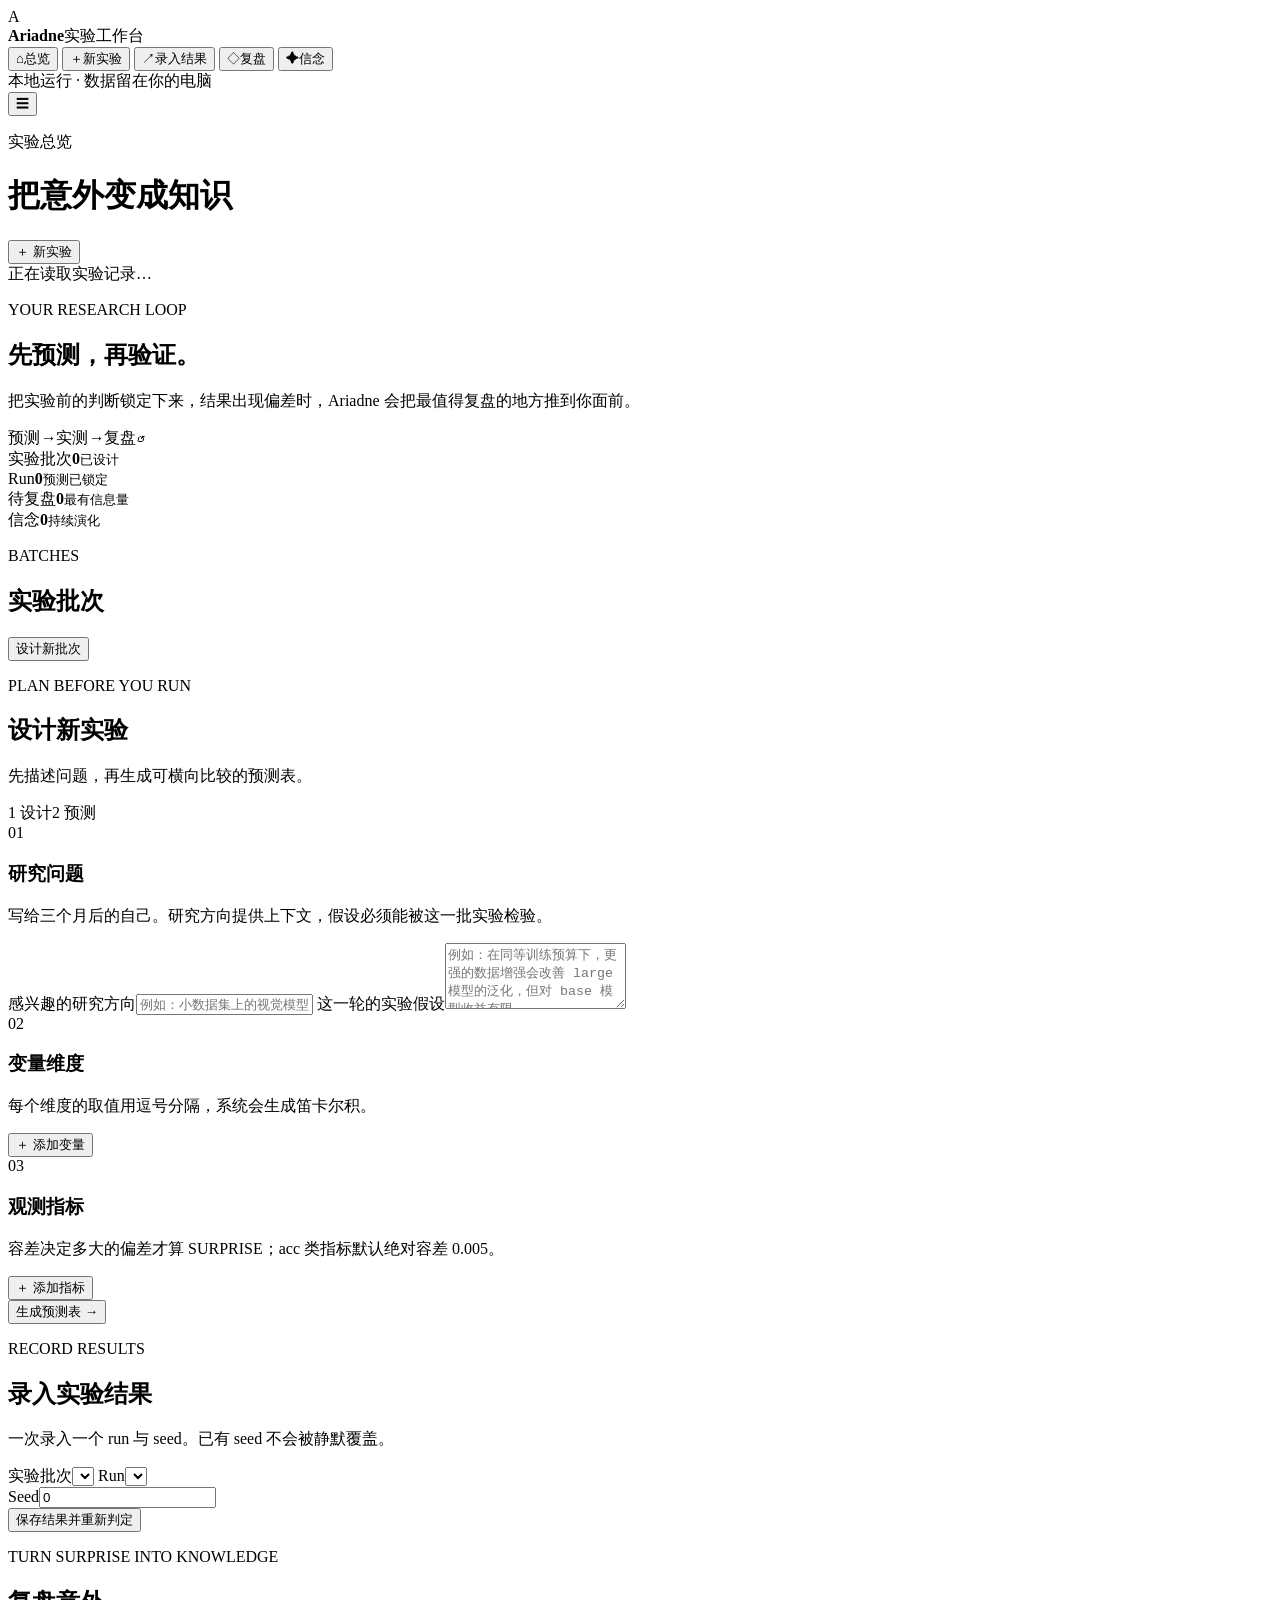
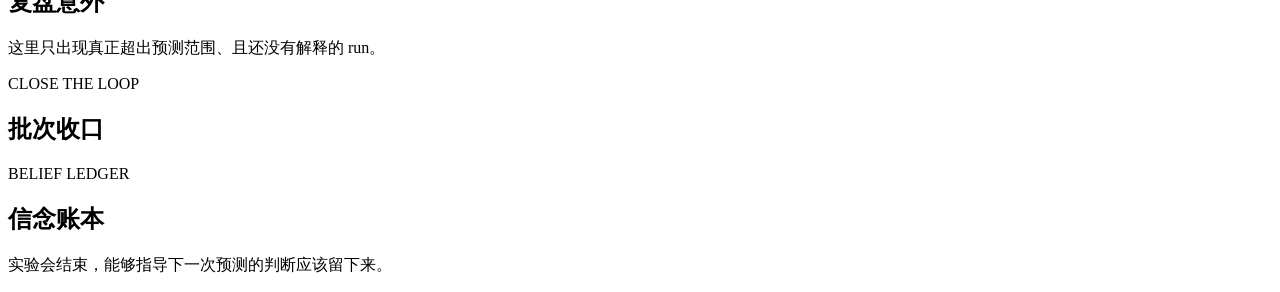
==== src/ari/webui/index.html @ 534bb981 "feat: 添加本地 GUI 与桌面应用" ====
<!doctype html>
<html lang="zh-CN">
  <head>
    <meta charset="utf-8" />
    <meta name="viewport" content="width=device-width, initial-scale=1" />
    <meta name="color-scheme" content="light" />
    <title>Ariadne · 实验工作台</title>
    <link rel="stylesheet" href="/styles.css" />
  </head>
  <body>
    <div class="app-shell">
      <aside class="sidebar">
        <div class="brand">
          <div class="brand-mark" aria-hidden="true">A</div>
          <div><strong>Ariadne</strong><span>实验工作台</span></div>
        </div>
        <nav aria-label="主导航">
          <button class="nav-item active" data-view="overview"><span>⌂</span>总览</button>
          <button class="nav-item" data-view="plan"><span>＋</span>新实验</button>
          <button class="nav-item" data-view="results"><span>↗</span>录入结果</button>
          <button class="nav-item" data-view="reviews">
            <span>◇</span>复盘 <b id="review-count" class="nav-count" hidden>0</b>
          </button>
          <button class="nav-item" data-view="beliefs"><span>✦</span>信念</button>
        </nav>
        <div class="sidebar-foot">
          <button id="switch-project" class="switch-project" hidden>⇄ 切换研究目录</button>
          <span class="status-dot"></span><span>本地运行 · 数据留在你的电脑</span>
          <small id="project-path"></small>
        </div>
      </aside>

      <main>
        <header class="topbar">
          <button id="mobile-menu" class="icon-button" aria-label="打开导航">☰</button>
          <div>
            <p class="eyebrow" id="page-eyebrow">实验总览</p>
            <h1 id="page-title">把意外变成知识</h1>
          </div>
          <button class="primary compact" data-go="plan">＋ 新实验</button>
        </header>

        <div id="loading" class="loading"><span></span>正在读取实验记录…</div>

        <section id="view-overview" class="view active" aria-labelledby="page-title">
          <div class="hero-card">
            <div>
              <p class="kicker">YOUR RESEARCH LOOP</p>
              <h2>先预测，再验证。</h2>
              <p>把实验前的判断锁定下来，结果出现偏差时，Ariadne 会把最值得复盘的地方推到你面前。</p>
            </div>
            <div class="loop-visual" aria-label="预测到复盘的闭环">
              <span class="active">预测</span><i>→</i><span>实测</span><i>→</i><span>复盘</span><i>↺</i>
            </div>
          </div>

          <div class="stats-grid">
            <article class="stat"><span>实验批次</span><strong id="stat-batches">0</strong><small>已设计</small></article>
            <article class="stat"><span>Run</span><strong id="stat-runs">0</strong><small>预测已锁定</small></article>
            <article class="stat accent"><span>待复盘</span><strong id="stat-reviews">0</strong><small>最有信息量</small></article>
            <article class="stat"><span>信念</span><strong id="stat-beliefs">0</strong><small>持续演化</small></article>
          </div>

          <div class="section-heading">
            <div><p class="eyebrow">BATCHES</p><h2>实验批次</h2></div>
            <button class="secondary compact" data-go="plan">设计新批次</button>
          </div>
          <div id="batch-list"></div>
        </section>

        <section id="view-plan" class="view">
          <div class="section-heading wide">
            <div><p class="eyebrow">PLAN BEFORE YOU RUN</p><h2>设计新实验</h2><p>先描述问题，再生成可横向比较的预测表。</p></div>
            <div class="step-indicator"><span class="active">1 设计</span><i></i><span id="step-prediction">2 预测</span></div>
          </div>

          <form id="plan-form" class="form-stack">
            <article class="panel form-panel">
              <div class="panel-number">01</div>
              <div class="panel-body">
                <h3>研究问题</h3>
                <p class="field-help">写给三个月后的自己。研究方向提供上下文，假设必须能被这一批实验检验。</p>
                <label>感兴趣的研究方向<input id="research-direction" name="research_direction" placeholder="例如：小数据集上的视觉模型正则化" required /></label>
                <label>这一轮的实验假设<textarea id="hypothesis" name="hypothesis" rows="4" placeholder="例如：在同等训练预算下，更强的数据增强会改善 large 模型的泛化，但对 base 模型收益有限。" required></textarea></label>
              </div>
            </article>

            <article class="panel form-panel">
              <div class="panel-number">02</div>
              <div class="panel-body">
                <div class="inline-heading"><div><h3>变量维度</h3><p class="field-help">每个维度的取值用逗号分隔，系统会生成笛卡尔积。</p></div><button type="button" class="text-button" id="add-dimension">＋ 添加变量</button></div>
                <div id="dimension-rows" class="row-list"></div>
              </div>
            </article>

            <article class="panel form-panel">
              <div class="panel-number">03</div>
              <div class="panel-body">
                <div class="inline-heading"><div><h3>观测指标</h3><p class="field-help">容差决定多大的偏差才算 SURPRISE；acc 类指标默认绝对容差 0.005。</p></div><button type="button" class="text-button" id="add-metric">＋ 添加指标</button></div>
                <div id="metric-rows" class="row-list"></div>
              </div>
            </article>

            <div id="plan-error" class="form-error" hidden></div>
            <button type="button" id="preview-runs" class="primary action-button">生成预测表 <span>→</span></button>

            <article id="prediction-panel" class="panel prediction-panel" hidden>
              <div class="panel-number">04</div>
              <div class="panel-body">
                <h3>锁定你的预测</h3>
                <p class="field-help">预测可以是点值（0.83）或区间（0.80 ~ 0.84）。理由是必填项，它决定复盘时能否找到真正出错的假设。</p>
                <div class="table-scroll"><table class="data-table prediction-table"><thead id="prediction-head"></thead><tbody id="prediction-body"></tbody></table></div>
                <div class="lock-note"><span>⌁</span><div><strong>保存后预测不会被覆盖</strong><small>后续修订会保留原值，避免实验完成后补写预测。</small></div></div>
                <button type="submit" class="primary action-button">锁定预测并创建批次</button>
              </div>
            </article>
          </form>
        </section>

        <section id="view-results" class="view">
          <div class="section-heading wide"><div><p class="eyebrow">RECORD RESULTS</p><h2>录入实验结果</h2><p>一次录入一个 run 与 seed。已有 seed 不会被静默覆盖。</p></div></div>
          <article class="panel simple-form">
            <form id="result-form">
              <div class="form-grid two">
                <label>实验批次<select id="result-batch" required></select></label>
                <label>Run<select id="result-run" required></select></label>
              </div>
              <label>Seed<input id="result-seed" type="number" step="1" value="0" required /></label>
              <div id="result-metrics" class="form-grid"></div>
              <div id="result-error" class="form-error" hidden></div>
              <button class="primary action-button" type="submit">保存结果并重新判定</button>
            </form>
          </article>
          <div id="recent-results"></div>
        </section>

        <section id="view-reviews" class="view">
          <div class="section-heading wide"><div><p class="eyebrow">TURN SURPRISE INTO KNOWLEDGE</p><h2>复盘意外</h2><p>这里只出现真正超出预测范围、且还没有解释的 run。</p></div></div>
          <div id="review-list"></div>
          <div class="section-heading sub"><div><p class="eyebrow">CLOSE THE LOOP</p><h2>批次收口</h2></div></div>
          <div id="close-list"></div>
        </section>

        <section id="view-beliefs" class="view">
          <div class="section-heading wide"><div><p class="eyebrow">BELIEF LEDGER</p><h2>信念账本</h2><p>实验会结束，能够指导下一次预测的判断应该留下来。</p></div></div>
          <div id="belief-list" class="belief-grid"></div>
        </section>
      </main>
    </div>

    <div id="toast" class="toast" role="status" aria-live="polite"></div>
    <script src="/app.js" defer></script>
  </body>
</html>
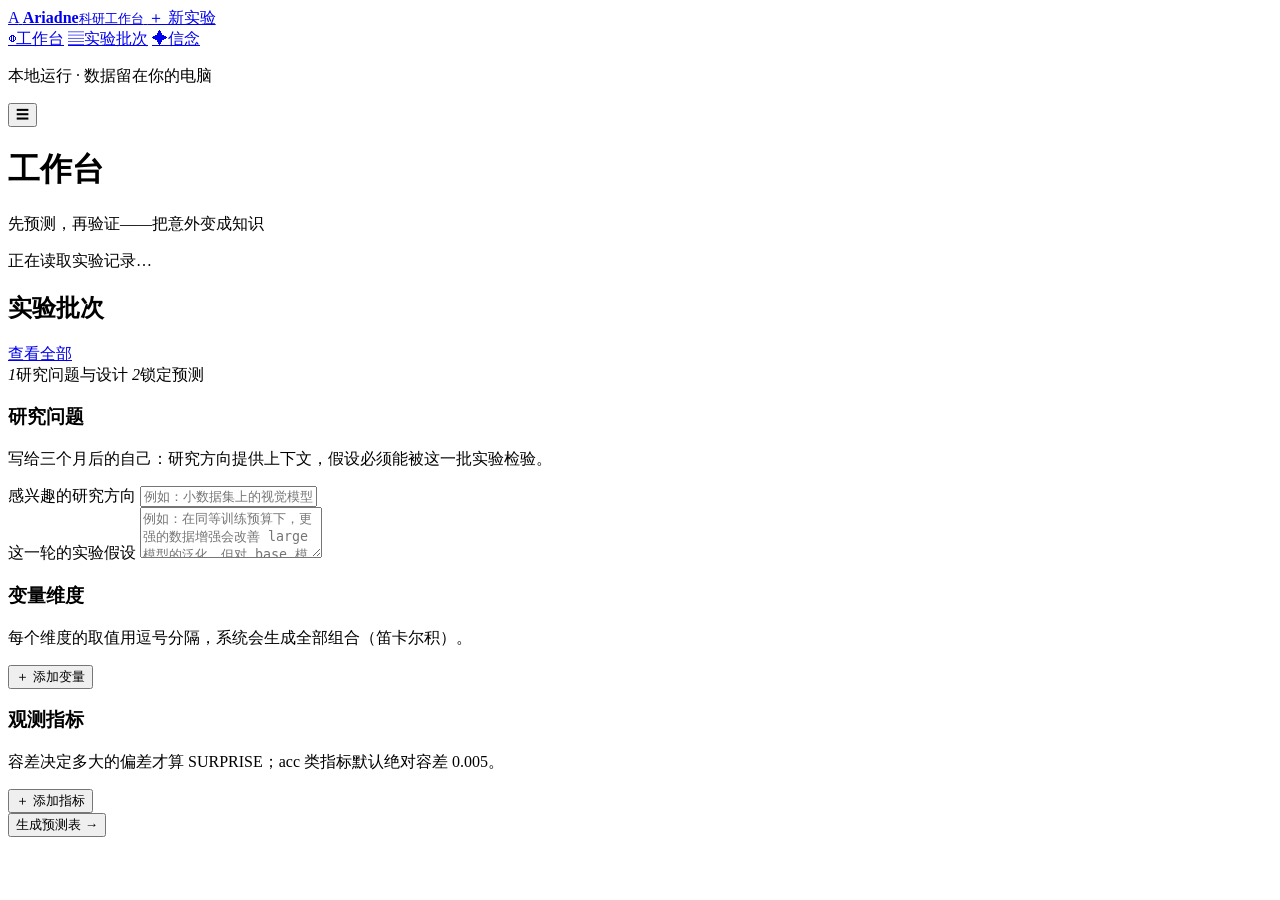
==== commit 601d7603: "refactor(gui): 重构信息架构与视觉设计，聚焦科研闭环体验 - 信息架构收敛为 工作台/实验批次/批次详情/信念 四个视图，   以批次详情页为中心承载 录入结果→自动判定→复盘→收口 的" ====
--- a/src/ari/webui/index.html
+++ b/src/ari/webui/index.html
@@ -4,148 +4,114 @@
     <meta charset="utf-8" />
     <meta name="viewport" content="width=device-width, initial-scale=1" />
     <meta name="color-scheme" content="light" />
-    <title>Ariadne · 实验工作台</title>
+    <title>Ariadne · 科研工作台</title>
     <link rel="stylesheet" href="/styles.css" />
   </head>
   <body>
-    <div class="app-shell">
-      <aside class="sidebar">
-        <div class="brand">
-          <div class="brand-mark" aria-hidden="true">A</div>
-          <div><strong>Ariadne</strong><span>实验工作台</span></div>
-        </div>
-        <nav aria-label="主导航">
-          <button class="nav-item active" data-view="overview"><span>⌂</span>总览</button>
-          <button class="nav-item" data-view="plan"><span>＋</span>新实验</button>
-          <button class="nav-item" data-view="results"><span>↗</span>录入结果</button>
-          <button class="nav-item" data-view="reviews">
-            <span>◇</span>复盘 <b id="review-count" class="nav-count" hidden>0</b>
-          </button>
-          <button class="nav-item" data-view="beliefs"><span>✦</span>信念</button>
+    <div class="app">
+      <aside class="sidebar" id="sidebar">
+        <a class="brand" href="#/">
+          <span class="brand-mark" aria-hidden="true">A</span>
+          <span class="brand-text"><strong>Ariadne</strong><small>科研工作台</small></span>
+        </a>
+
+        <a class="btn primary sidebar-new" href="#/new">＋ 新实验</a>
+
+        <nav class="nav" aria-label="主导航">
+          <a class="nav-link" href="#/" data-nav="dashboard"><span class="nav-ico" aria-hidden="true">◍</span>工作台</a>
+          <a class="nav-link" href="#/experiments" data-nav="experiments"><span class="nav-ico" aria-hidden="true">▤</span>实验批次<b class="nav-count" id="nav-batches" hidden>0</b></a>
+          <a class="nav-link" href="#/beliefs" data-nav="beliefs"><span class="nav-ico" aria-hidden="true">✦</span>信念<b class="nav-count quiet" id="nav-beliefs" hidden>0</b></a>
         </nav>
+
         <div class="sidebar-foot">
-          <button id="switch-project" class="switch-project" hidden>⇄ 切换研究目录</button>
-          <span class="status-dot"></span><span>本地运行 · 数据留在你的电脑</span>
-          <small id="project-path"></small>
+          <button id="switch-project" class="link-btn" hidden>⇄ 切换研究目录</button>
+          <p class="local-note"><span class="dot" aria-hidden="true"></span>本地运行 · 数据留在你的电脑</p>
+          <small id="project-path" class="path"></small>
         </div>
       </aside>
 
-      <main>
+      <div class="main-wrap">
         <header class="topbar">
-          <button id="mobile-menu" class="icon-button" aria-label="打开导航">☰</button>
-          <div>
-            <p class="eyebrow" id="page-eyebrow">实验总览</p>
-            <h1 id="page-title">把意外变成知识</h1>
+          <button id="mobile-menu" class="icon-btn" aria-label="打开导航">☰</button>
+          <div class="topbar-title">
+            <h1 id="page-title">工作台</h1>
+            <p id="page-sub">先预测，再验证——把意外变成知识</p>
           </div>
-          <button class="primary compact" data-go="plan">＋ 新实验</button>
         </header>
 
-        <div id="loading" class="loading"><span></span>正在读取实验记录…</div>
+        <div id="loading" class="loading"><span class="spin" aria-hidden="true"></span>正在读取实验记录…</div>
 
-        <section id="view-overview" class="view active" aria-labelledby="page-title">
-          <div class="hero-card">
-            <div>
-              <p class="kicker">YOUR RESEARCH LOOP</p>
-              <h2>先预测，再验证。</h2>
-              <p>把实验前的判断锁定下来，结果出现偏差时，Ariadne 会把最值得复盘的地方推到你面前。</p>
-            </div>
-            <div class="loop-visual" aria-label="预测到复盘的闭环">
-              <span class="active">预测</span><i>→</i><span>实测</span><i>→</i><span>复盘</span><i>↺</i>
-            </div>
+        <section id="view-dashboard" class="view">
+          <div id="dash-actions"></div>
+          <div id="dash-stats" class="stats"></div>
+          <div class="section-head"><h2>实验批次</h2><a class="link" href="#/experiments">查看全部</a></div>
+          <div id="dash-batches"></div>
+        </section>
+
+        <section id="view-experiments" class="view"><div id="experiment-list"></div></section>
+
+        <section id="view-batch" class="view"><div id="batch-detail"></div></section>
+
+        <section id="view-new" class="view">
+          <div class="steps">
+            <span class="step active" data-step="design"><i>1</i>研究问题与设计</span><em aria-hidden="true"></em>
+            <span class="step" data-step="prediction"><i>2</i>锁定预测</span>
           </div>
 
-          <div class="stats-grid">
-            <article class="stat"><span>实验批次</span><strong id="stat-batches">0</strong><small>已设计</small></article>
-            <article class="stat"><span>Run</span><strong id="stat-runs">0</strong><small>预测已锁定</small></article>
-            <article class="stat accent"><span>待复盘</span><strong id="stat-reviews">0</strong><small>最有信息量</small></article>
-            <article class="stat"><span>信念</span><strong id="stat-beliefs">0</strong><small>持续演化</small></article>
-          </div>
+          <form id="plan-form" novalidate>
+            <div class="card form-card">
+              <div class="form-head">
+                <h3>研究问题</h3>
+                <p>写给三个月后的自己：研究方向提供上下文，假设必须能被这一批实验检验。</p>
+              </div>
+              <div class="field">
+                <label for="research-direction">感兴趣的研究方向</label>
+                <input id="research-direction" name="research_direction" placeholder="例如：小数据集上的视觉模型正则化" required />
+              </div>
+              <div class="field">
+                <label for="hypothesis">这一轮的实验假设</label>
+                <textarea id="hypothesis" name="hypothesis" rows="3" placeholder="例如：在同等训练预算下，更强的数据增强会改善 large 模型的泛化，但对 base 模型收益有限。" required></textarea>
+              </div>
+            </div>
 
-          <div class="section-heading">
-            <div><p class="eyebrow">BATCHES</p><h2>实验批次</h2></div>
-            <button class="secondary compact" data-go="plan">设计新批次</button>
-          </div>
-          <div id="batch-list"></div>
-        </section>
+            <div class="card form-card">
+              <div class="form-head spread">
+                <div><h3>变量维度</h3><p>每个维度的取值用逗号分隔，系统会生成全部组合（笛卡尔积）。</p></div>
+                <button type="button" class="btn ghost sm" id="add-dimension">＋ 添加变量</button>
+              </div>
+              <div id="dimension-rows" class="row-list"></div>
+            </div>
 
-        <section id="view-plan" class="view">
-          <div class="section-heading wide">
-            <div><p class="eyebrow">PLAN BEFORE YOU RUN</p><h2>设计新实验</h2><p>先描述问题，再生成可横向比较的预测表。</p></div>
-            <div class="step-indicator"><span class="active">1 设计</span><i></i><span id="step-prediction">2 预测</span></div>
-          </div>
-
-          <form id="plan-form" class="form-stack">
-            <article class="panel form-panel">
-              <div class="panel-number">01</div>
-              <div class="panel-body">
-                <h3>研究问题</h3>
-                <p class="field-help">写给三个月后的自己。研究方向提供上下文，假设必须能被这一批实验检验。</p>
-                <label>感兴趣的研究方向<input id="research-direction" name="research_direction" placeholder="例如：小数据集上的视觉模型正则化" required /></label>
-                <label>这一轮的实验假设<textarea id="hypothesis" name="hypothesis" rows="4" placeholder="例如：在同等训练预算下，更强的数据增强会改善 large 模型的泛化，但对 base 模型收益有限。" required></textarea></label>
+            <div class="card form-card">
+              <div class="form-head spread">
+                <div><h3>观测指标</h3><p>容差决定多大的偏差才算 SURPRISE；acc 类指标默认绝对容差 0.005。</p></div>
+                <button type="button" class="btn ghost sm" id="add-metric">＋ 添加指标</button>
               </div>
-            </article>
-
-            <article class="panel form-panel">
-              <div class="panel-number">02</div>
-              <div class="panel-body">
-                <div class="inline-heading"><div><h3>变量维度</h3><p class="field-help">每个维度的取值用逗号分隔，系统会生成笛卡尔积。</p></div><button type="button" class="text-button" id="add-dimension">＋ 添加变量</button></div>
-                <div id="dimension-rows" class="row-list"></div>
-              </div>
-            </article>
-
-            <article class="panel form-panel">
-              <div class="panel-number">03</div>
-              <div class="panel-body">
-                <div class="inline-heading"><div><h3>观测指标</h3><p class="field-help">容差决定多大的偏差才算 SURPRISE；acc 类指标默认绝对容差 0.005。</p></div><button type="button" class="text-button" id="add-metric">＋ 添加指标</button></div>
-                <div id="metric-rows" class="row-list"></div>
-              </div>
-            </article>
+              <div id="metric-rows" class="row-list"></div>
+            </div>
 
             <div id="plan-error" class="form-error" hidden></div>
-            <button type="button" id="preview-runs" class="primary action-button">生成预测表 <span>→</span></button>
+            <div class="form-actions"><button type="button" class="btn primary" id="preview-runs">生成预测表 →</button></div>
 
-            <article id="prediction-panel" class="panel prediction-panel" hidden>
-              <div class="panel-number">04</div>
-              <div class="panel-body">
+            <div class="card form-card" id="prediction-panel" hidden>
+              <div class="form-head">
                 <h3>锁定你的预测</h3>
-                <p class="field-help">预测可以是点值（0.83）或区间（0.80 ~ 0.84）。理由是必填项，它决定复盘时能否找到真正出错的假设。</p>
-                <div class="table-scroll"><table class="data-table prediction-table"><thead id="prediction-head"></thead><tbody id="prediction-body"></tbody></table></div>
-                <div class="lock-note"><span>⌁</span><div><strong>保存后预测不会被覆盖</strong><small>后续修订会保留原值，避免实验完成后补写预测。</small></div></div>
-                <button type="submit" class="primary action-button">锁定预测并创建批次</button>
+                <p>预测可以是点值（0.83）或区间（0.80 ~ 0.84）。理由必填——它决定复盘时能否找到真正出错的假设。</p>
               </div>
-            </article>
+              <div class="table-wrap">
+                <table class="table">
+                  <thead id="prediction-head"></thead>
+                  <tbody id="prediction-body"></tbody>
+                </table>
+              </div>
+              <div class="callout"><strong>保存后预测不会被覆盖</strong><span>后续修订会保留原值，避免实验完成后补写预测。</span></div>
+              <div class="form-actions"><button type="submit" class="btn primary">锁定预测并创建批次</button></div>
+            </div>
           </form>
         </section>
 
-        <section id="view-results" class="view">
-          <div class="section-heading wide"><div><p class="eyebrow">RECORD RESULTS</p><h2>录入实验结果</h2><p>一次录入一个 run 与 seed。已有 seed 不会被静默覆盖。</p></div></div>
-          <article class="panel simple-form">
-            <form id="result-form">
-              <div class="form-grid two">
-                <label>实验批次<select id="result-batch" required></select></label>
-                <label>Run<select id="result-run" required></select></label>
-              </div>
-              <label>Seed<input id="result-seed" type="number" step="1" value="0" required /></label>
-              <div id="result-metrics" class="form-grid"></div>
-              <div id="result-error" class="form-error" hidden></div>
-              <button class="primary action-button" type="submit">保存结果并重新判定</button>
-            </form>
-          </article>
-          <div id="recent-results"></div>
-        </section>
-
-        <section id="view-reviews" class="view">
-          <div class="section-heading wide"><div><p class="eyebrow">TURN SURPRISE INTO KNOWLEDGE</p><h2>复盘意外</h2><p>这里只出现真正超出预测范围、且还没有解释的 run。</p></div></div>
-          <div id="review-list"></div>
-          <div class="section-heading sub"><div><p class="eyebrow">CLOSE THE LOOP</p><h2>批次收口</h2></div></div>
-          <div id="close-list"></div>
-        </section>
-
-        <section id="view-beliefs" class="view">
-          <div class="section-heading wide"><div><p class="eyebrow">BELIEF LEDGER</p><h2>信念账本</h2><p>实验会结束，能够指导下一次预测的判断应该留下来。</p></div></div>
-          <div id="belief-list" class="belief-grid"></div>
-        </section>
-      </main>
+        <section id="view-beliefs" class="view"><div id="belief-list"></div></section>
+      </div>
     </div>
 
     <div id="toast" class="toast" role="status" aria-live="polite"></div>
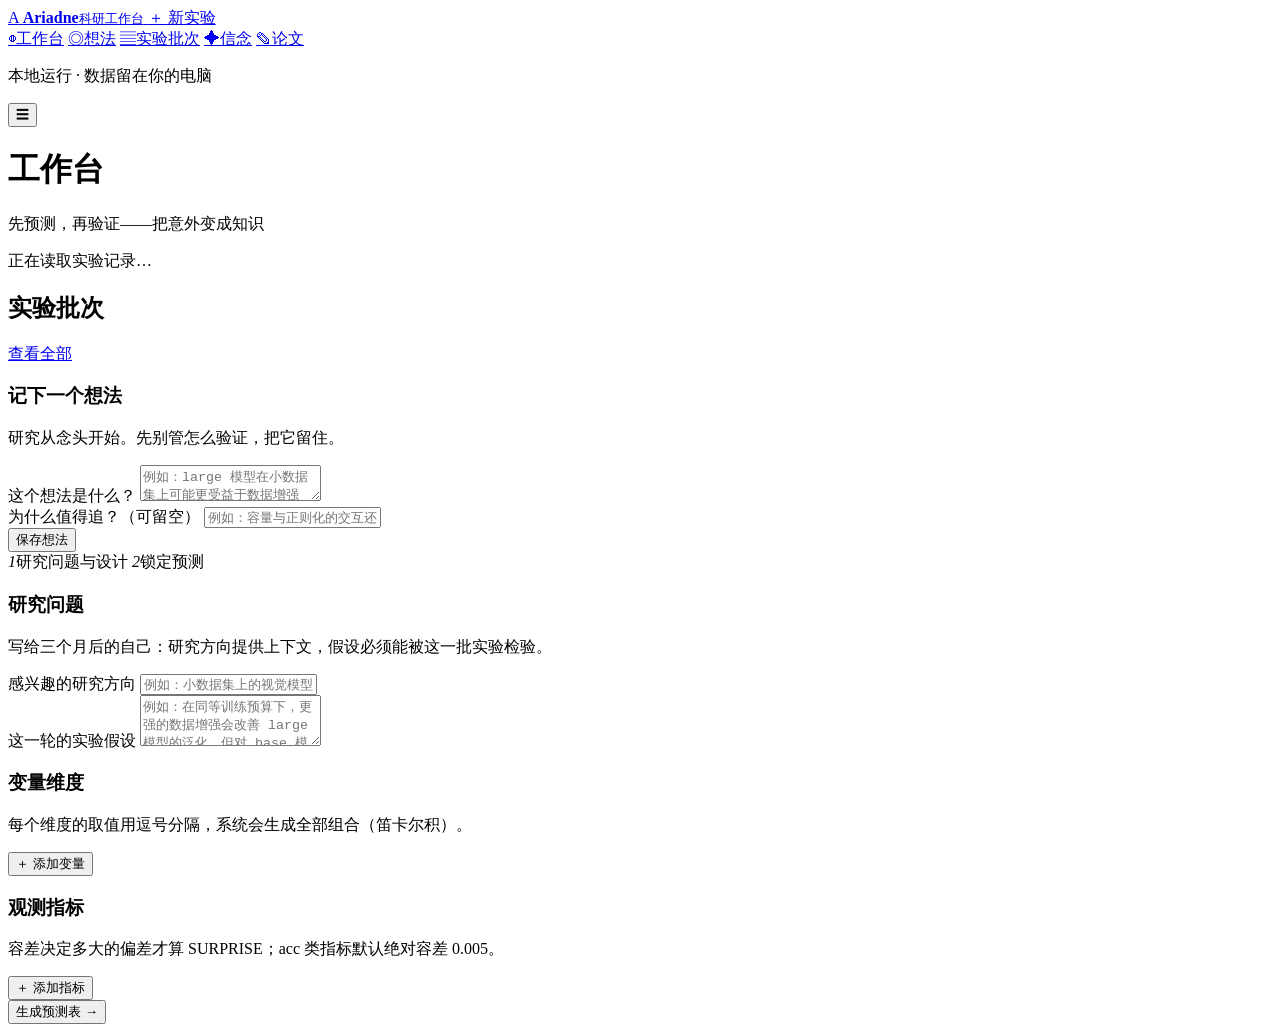
==== commit b49de0bc: "feat(gui): 想法账本与论文草稿，覆盖 idea→实验→论文闭环 - ideas.py：低摩擦捕捉想法，内容 hash 短 ID，状态由关联批次推导 - papers.py：分节写作，节可引用" ====
--- a/src/ari/webui/index.html
+++ b/src/ari/webui/index.html
@@ -19,8 +19,10 @@
 
         <nav class="nav" aria-label="主导航">
           <a class="nav-link" href="#/" data-nav="dashboard"><span class="nav-ico" aria-hidden="true">◍</span>工作台</a>
+          <a class="nav-link" href="#/ideas" data-nav="ideas"><span class="nav-ico" aria-hidden="true">◎</span>想法<b class="nav-count quiet" id="nav-ideas" hidden>0</b></a>
           <a class="nav-link" href="#/experiments" data-nav="experiments"><span class="nav-ico" aria-hidden="true">▤</span>实验批次<b class="nav-count" id="nav-batches" hidden>0</b></a>
           <a class="nav-link" href="#/beliefs" data-nav="beliefs"><span class="nav-ico" aria-hidden="true">✦</span>信念<b class="nav-count quiet" id="nav-beliefs" hidden>0</b></a>
+          <a class="nav-link" href="#/paper" data-nav="paper"><span class="nav-ico" aria-hidden="true">✎</span>论文<b class="nav-count quiet" id="nav-paper" hidden>0</b></a>
         </nav>
 
         <div class="sidebar-foot">
@@ -48,6 +50,26 @@
           <div id="dash-batches"></div>
         </section>
 
+        <section id="view-ideas" class="view">
+          <form id="idea-form" class="card form-card" novalidate>
+            <div class="form-head">
+              <h3>记下一个想法</h3>
+              <p>研究从念头开始。先别管怎么验证，把它留住。</p>
+            </div>
+            <div class="field">
+              <label for="idea-text">这个想法是什么？</label>
+              <textarea id="idea-text" rows="2" placeholder="例如：large 模型在小数据集上可能更受益于数据增强" required></textarea>
+            </div>
+            <div class="field">
+              <label for="idea-motivation">为什么值得追？<span class="muted">（可留空）</span></label>
+              <input id="idea-motivation" placeholder="例如：容量与正则化的交互还没人系统比较过" />
+            </div>
+            <div id="idea-error" class="form-error" hidden></div>
+            <div class="form-actions"><button type="submit" class="btn primary">保存想法</button></div>
+          </form>
+          <div id="idea-list"></div>
+        </section>
+
         <section id="view-experiments" class="view"><div id="experiment-list"></div></section>
 
         <section id="view-batch" class="view"><div id="batch-detail"></div></section>
@@ -59,6 +81,7 @@
           </div>
 
           <form id="plan-form" novalidate>
+            <div id="idea-link" class="card idea-link" hidden></div>
             <div class="card form-card">
               <div class="form-head">
                 <h3>研究问题</h3>
@@ -111,6 +134,10 @@
         </section>
 
         <section id="view-beliefs" class="view"><div id="belief-list"></div></section>
+
+        <section id="view-paper" class="view"><div id="paper-list"></div></section>
+
+        <section id="view-draft" class="view"><div id="draft-detail"></div></section>
       </div>
     </div>
 
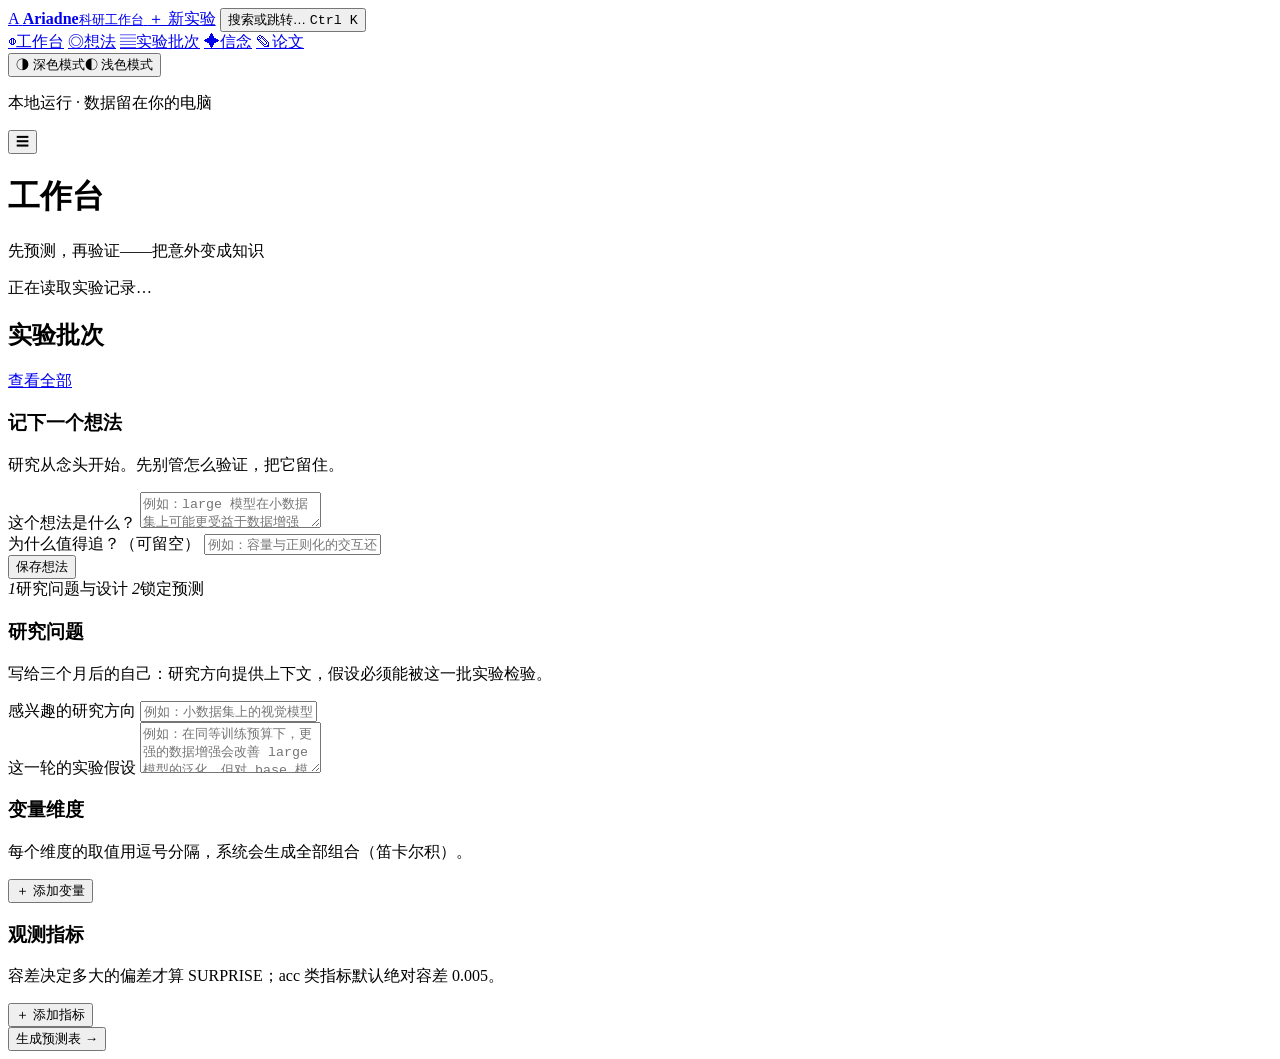
==== commit 105c78a8: "feat(gui): 全局命令面板与深色模式 - Ctrl+K / 侧栏入口呼出命令面板：跨想法、批次、信念、草稿全文   搜索，↑↓ 选择、↵ 直达、Esc 关闭——数据多了以后不用在导航里翻 - " ====
--- a/src/ari/webui/index.html
+++ b/src/ari/webui/index.html
@@ -3,7 +3,7 @@
   <head>
     <meta charset="utf-8" />
     <meta name="viewport" content="width=device-width, initial-scale=1" />
-    <meta name="color-scheme" content="light" />
+    <meta name="color-scheme" content="light dark" />
     <title>Ariadne · 科研工作台</title>
     <link rel="stylesheet" href="/styles.css" />
   </head>
@@ -16,6 +16,7 @@
         </a>
 
         <a class="btn primary sidebar-new" href="#/new">＋ 新实验</a>
+        <button type="button" class="kbd-hint" id="open-palette">搜索或跳转… <kbd>Ctrl K</kbd></button>
 
         <nav class="nav" aria-label="主导航">
           <a class="nav-link" href="#/" data-nav="dashboard"><span class="nav-ico" aria-hidden="true">◍</span>工作台</a>
@@ -26,6 +27,9 @@
         </nav>
 
         <div class="sidebar-foot">
+          <button type="button" class="theme-toggle" id="theme-toggle">
+            <span><span class="ico-moon" aria-hidden="true">◑ 深色模式</span><span class="ico-sun" aria-hidden="true">◐ 浅色模式</span></span>
+          </button>
           <button id="switch-project" class="link-btn" hidden>⇄ 切换研究目录</button>
           <p class="local-note"><span class="dot" aria-hidden="true"></span>本地运行 · 数据留在你的电脑</p>
           <small id="project-path" class="path"></small>
@@ -142,6 +146,13 @@
     </div>
 
     <div id="toast" class="toast" role="status" aria-live="polite"></div>
+    <div id="palette-overlay" class="palette-overlay" hidden>
+      <div class="palette" role="dialog" aria-label="搜索与跳转">
+        <input id="palette-input" class="palette-input" placeholder="搜索想法、批次、信念、草稿，或跳转页面…" autocomplete="off" />
+        <div id="palette-list" class="palette-list" role="listbox"></div>
+        <div class="palette-foot"><span>↑↓ 选择</span><span>↵ 跳转</span><span>esc 关闭</span></div>
+      </div>
+    </div>
     <script src="/app.js" defer></script>
   </body>
 </html>
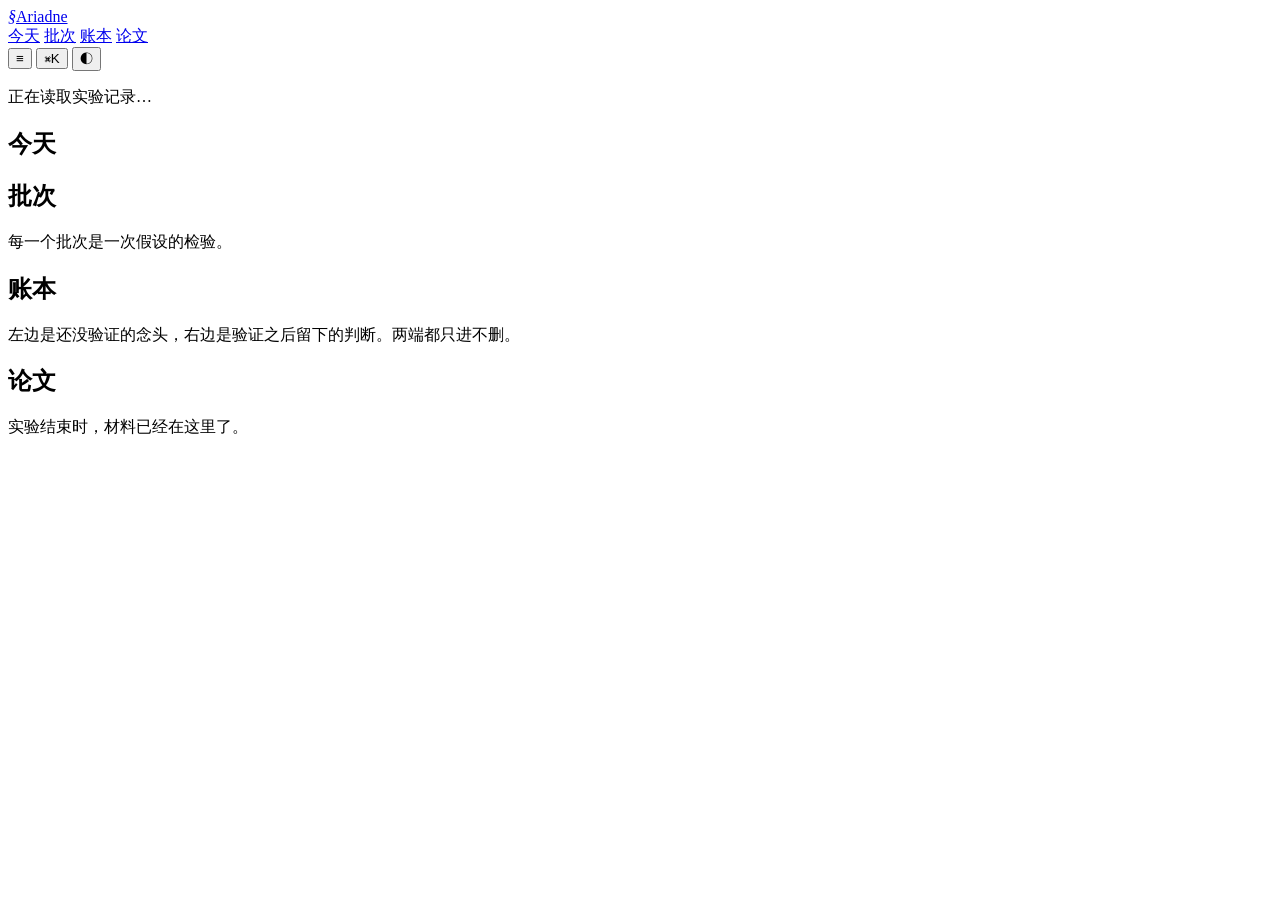
==== commit 9d07c085: "feat(gui): 台账界面与前端拆模块 1821 行单文件拆成 15 个 ES 模块（lib/ views/ parts/），不引构建链： 同源满足现有 CSP 的 script-src 'sel" ====
--- a/src/ari/webui/index.html
+++ b/src/ari/webui/index.html
@@ -4,155 +4,73 @@
     <meta charset="utf-8" />
     <meta name="viewport" content="width=device-width, initial-scale=1" />
     <meta name="color-scheme" content="light dark" />
-    <title>Ariadne · 科研工作台</title>
+    <title>Ariadne · 实验台账</title>
     <link rel="stylesheet" href="/styles.css" />
   </head>
   <body>
-    <div class="app">
-      <aside class="sidebar" id="sidebar">
-        <a class="brand" href="#/">
-          <span class="brand-mark" aria-hidden="true">A</span>
-          <span class="brand-text"><strong>Ariadne</strong><small>科研工作台</small></span>
-        </a>
+    <header class="top">
+      <div class="top-inner">
+        <a class="brand" href="#/"><i aria-hidden="true">§</i>Ariadne</a>
+        <nav class="tabs" id="tabs" aria-label="主导航">
+          <a class="tab" href="#/" data-tab="today">今天<b class="quiet" id="n-todo" hidden>0</b></a>
+          <a class="tab" href="#/batches" data-tab="batches">批次<b class="quiet" id="n-batches" hidden>0</b></a>
+          <a class="tab" href="#/ledger" data-tab="ledger">账本<b class="quiet" id="n-ledger" hidden>0</b></a>
+          <a class="tab" href="#/paper" data-tab="paper">论文<b class="quiet" id="n-paper" hidden>0</b></a>
+        </nav>
+        <div class="top-acts">
+          <button class="icon menu-btn" id="menu" aria-label="打开导航">≡</button>
+          <button class="icon" id="open-palette" aria-label="搜索或跳转">⌘K</button>
+          <button class="icon" id="theme" aria-label="切换深浅色">◐</button>
+          <button class="icon" id="switch-project" hidden>⇄</button>
+        </div>
+      </div>
+    </header>
 
-        <a class="btn primary sidebar-new" href="#/new">＋ 新实验</a>
-        <button type="button" class="kbd-hint" id="open-palette">搜索或跳转… <kbd>Ctrl K</kbd></button>
+    <main class="wrap">
+      <p class="doc-line" id="doc-line"></p>
+      <p class="loading" id="loading">正在读取实验记录…</p>
 
-        <nav class="nav" aria-label="主导航">
-          <a class="nav-link" href="#/" data-nav="dashboard"><span class="nav-ico" aria-hidden="true">◍</span>工作台</a>
-          <a class="nav-link" href="#/ideas" data-nav="ideas"><span class="nav-ico" aria-hidden="true">◎</span>想法<b class="nav-count quiet" id="nav-ideas" hidden>0</b></a>
-          <a class="nav-link" href="#/experiments" data-nav="experiments"><span class="nav-ico" aria-hidden="true">▤</span>实验批次<b class="nav-count" id="nav-batches" hidden>0</b></a>
-          <a class="nav-link" href="#/beliefs" data-nav="beliefs"><span class="nav-ico" aria-hidden="true">✦</span>信念<b class="nav-count quiet" id="nav-beliefs" hidden>0</b></a>
-          <a class="nav-link" href="#/paper" data-nav="paper"><span class="nav-ico" aria-hidden="true">✎</span>论文<b class="nav-count quiet" id="nav-paper" hidden>0</b></a>
-        </nav>
+      <section id="view-today" class="view">
+        <h1 class="page">今天</h1>
+        <p class="page-sub" id="today-sub"></p>
+        <div id="today-body"></div>
+      </section>
 
-        <div class="sidebar-foot">
-          <button type="button" class="theme-toggle" id="theme-toggle">
-            <span><span class="ico-moon" aria-hidden="true">◑ 深色模式</span><span class="ico-sun" aria-hidden="true">◐ 浅色模式</span></span>
-          </button>
-          <button id="switch-project" class="link-btn" hidden>⇄ 切换研究目录</button>
-          <p class="local-note"><span class="dot" aria-hidden="true"></span>本地运行 · 数据留在你的电脑</p>
-          <small id="project-path" class="path"></small>
-        </div>
-      </aside>
+      <section id="view-batches" class="view">
+        <h1 class="page">批次</h1>
+        <p class="page-sub">每一个批次是一次假设的检验。</p>
+        <div id="batches-body"></div>
+      </section>
 
-      <div class="main-wrap">
-        <header class="topbar">
-          <button id="mobile-menu" class="icon-btn" aria-label="打开导航">☰</button>
-          <div class="topbar-title">
-            <h1 id="page-title">工作台</h1>
-            <p id="page-sub">先预测，再验证——把意外变成知识</p>
-          </div>
-        </header>
+      <section id="view-batch" class="view"><div id="batch-body"></div></section>
 
-        <div id="loading" class="loading"><span class="spin" aria-hidden="true"></span>正在读取实验记录…</div>
+      <section id="view-new" class="view"><div id="new-body"></div></section>
 
-        <section id="view-dashboard" class="view">
-          <div id="dash-actions"></div>
-          <div id="dash-stats" class="stats"></div>
-          <div class="section-head"><h2>实验批次</h2><a class="link" href="#/experiments">查看全部</a></div>
-          <div id="dash-batches"></div>
-        </section>
+      <section id="view-ledger" class="view">
+        <h1 class="page">账本</h1>
+        <p class="page-sub">左边是还没验证的念头，右边是验证之后留下的判断。两端都只进不删。</p>
+        <div id="ledger-body"></div>
+      </section>
 
-        <section id="view-ideas" class="view">
-          <form id="idea-form" class="card form-card" novalidate>
-            <div class="form-head">
-              <h3>记下一个想法</h3>
-              <p>研究从念头开始。先别管怎么验证，把它留住。</p>
-            </div>
-            <div class="field">
-              <label for="idea-text">这个想法是什么？</label>
-              <textarea id="idea-text" rows="2" placeholder="例如：large 模型在小数据集上可能更受益于数据增强" required></textarea>
-            </div>
-            <div class="field">
-              <label for="idea-motivation">为什么值得追？<span class="muted">（可留空）</span></label>
-              <input id="idea-motivation" placeholder="例如：容量与正则化的交互还没人系统比较过" />
-            </div>
-            <div id="idea-error" class="form-error" hidden></div>
-            <div class="form-actions"><button type="submit" class="btn primary">保存想法</button></div>
-          </form>
-          <div id="idea-list"></div>
-        </section>
+      <section id="view-paper" class="view">
+        <h1 class="page">论文</h1>
+        <p class="page-sub">实验结束时，材料已经在这里了。</p>
+        <div id="paper-body"></div>
+      </section>
 
-        <section id="view-experiments" class="view"><div id="experiment-list"></div></section>
-
-        <section id="view-batch" class="view"><div id="batch-detail"></div></section>
-
-        <section id="view-new" class="view">
-          <div class="steps">
-            <span class="step active" data-step="design"><i>1</i>研究问题与设计</span><em aria-hidden="true"></em>
-            <span class="step" data-step="prediction"><i>2</i>锁定预测</span>
-          </div>
-
-          <form id="plan-form" novalidate>
-            <div id="idea-link" class="card idea-link" hidden></div>
-            <div class="card form-card">
-              <div class="form-head">
-                <h3>研究问题</h3>
-                <p>写给三个月后的自己：研究方向提供上下文，假设必须能被这一批实验检验。</p>
-              </div>
-              <div class="field">
-                <label for="research-direction">感兴趣的研究方向</label>
-                <input id="research-direction" name="research_direction" placeholder="例如：小数据集上的视觉模型正则化" required />
-              </div>
-              <div class="field">
-                <label for="hypothesis">这一轮的实验假设</label>
-                <textarea id="hypothesis" name="hypothesis" rows="3" placeholder="例如：在同等训练预算下，更强的数据增强会改善 large 模型的泛化，但对 base 模型收益有限。" required></textarea>
-              </div>
-            </div>
-
-            <div class="card form-card">
-              <div class="form-head spread">
-                <div><h3>变量维度</h3><p>每个维度的取值用逗号分隔，系统会生成全部组合（笛卡尔积）。</p></div>
-                <button type="button" class="btn ghost sm" id="add-dimension">＋ 添加变量</button>
-              </div>
-              <div id="dimension-rows" class="row-list"></div>
-            </div>
-
-            <div class="card form-card">
-              <div class="form-head spread">
-                <div><h3>观测指标</h3><p>容差决定多大的偏差才算 SURPRISE；acc 类指标默认绝对容差 0.005。</p></div>
-                <button type="button" class="btn ghost sm" id="add-metric">＋ 添加指标</button>
-              </div>
-              <div id="metric-rows" class="row-list"></div>
-            </div>
-
-            <div id="plan-error" class="form-error" hidden></div>
-            <div class="form-actions"><button type="button" class="btn primary" id="preview-runs">生成预测表 →</button></div>
-
-            <div class="card form-card" id="prediction-panel" hidden>
-              <div class="form-head">
-                <h3>锁定你的预测</h3>
-                <p>预测可以是点值（0.83）或区间（0.80 ~ 0.84）。理由必填——它决定复盘时能否找到真正出错的假设。</p>
-              </div>
-              <div class="table-wrap">
-                <table class="table">
-                  <thead id="prediction-head"></thead>
-                  <tbody id="prediction-body"></tbody>
-                </table>
-              </div>
-              <div class="callout"><strong>保存后预测不会被覆盖</strong><span>后续修订会保留原值，避免实验完成后补写预测。</span></div>
-              <div class="form-actions"><button type="submit" class="btn primary">锁定预测并创建批次</button></div>
-            </div>
-          </form>
-        </section>
-
-        <section id="view-beliefs" class="view"><div id="belief-list"></div></section>
-
-        <section id="view-paper" class="view"><div id="paper-list"></div></section>
-
-        <section id="view-draft" class="view"><div id="draft-detail"></div></section>
-      </div>
-    </div>
+      <section id="view-draft" class="view"><div id="draft-body"></div></section>
+    </main>
 
     <div id="toast" class="toast" role="status" aria-live="polite"></div>
-    <div id="palette-overlay" class="palette-overlay" hidden>
+
+    <div id="palette-bg" class="palette-bg" hidden>
       <div class="palette" role="dialog" aria-label="搜索与跳转">
-        <input id="palette-input" class="palette-input" placeholder="搜索想法、批次、信念、草稿，或跳转页面…" autocomplete="off" />
+        <input id="palette-input" placeholder="搜索批次、想法、信念、草稿，或跳转页面…" autocomplete="off" />
         <div id="palette-list" class="palette-list" role="listbox"></div>
         <div class="palette-foot"><span>↑↓ 选择</span><span>↵ 跳转</span><span>esc 关闭</span></div>
       </div>
     </div>
-    <script src="/app.js" defer></script>
+
+    <script type="module" src="/app.js"></script>
   </body>
 </html>
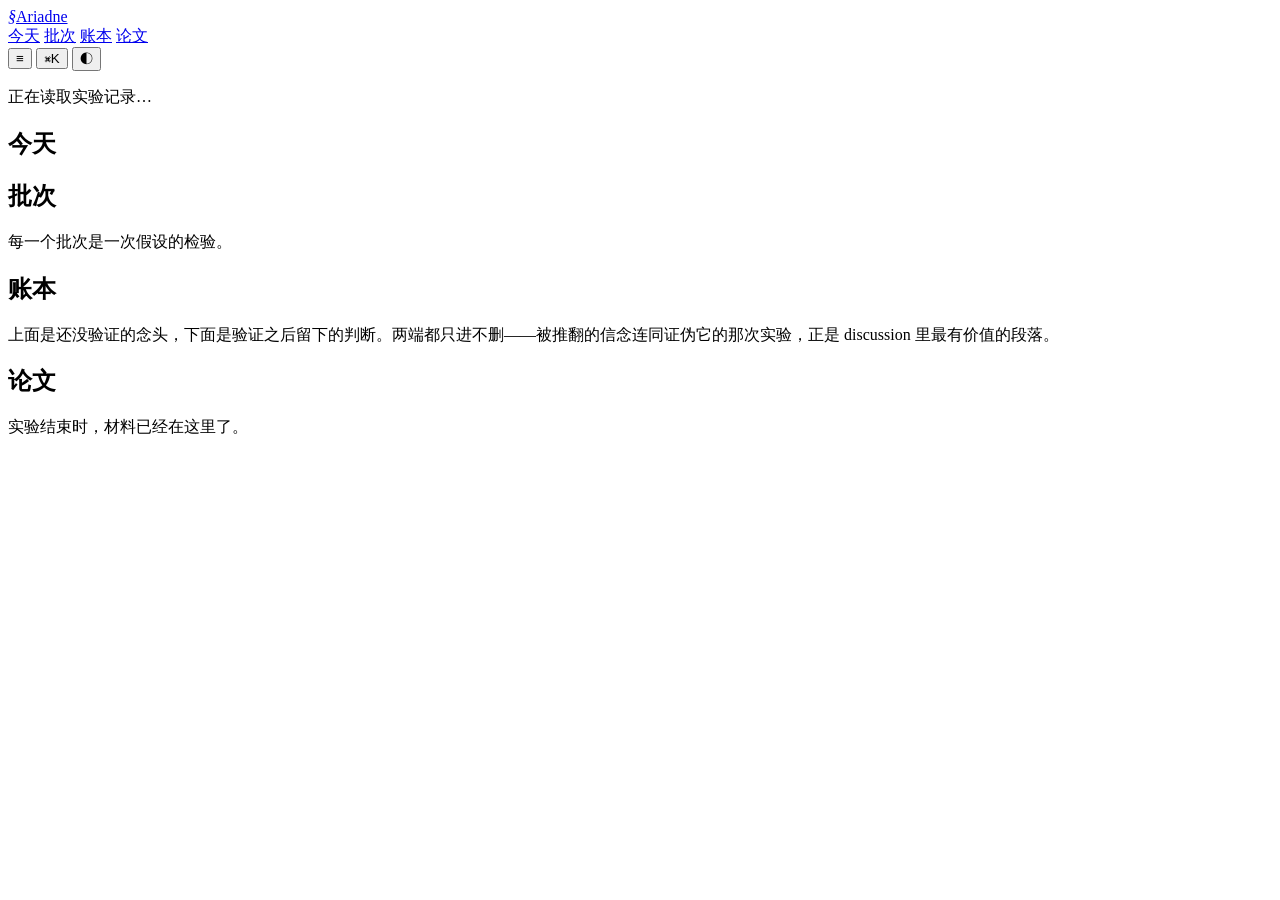
==== commit eb8d89ae: "fix(gui): 账本的说明文案对不上实际布局 写的是「左边/右边」，实际是上下两节。" ====
--- a/src/ari/webui/index.html
+++ b/src/ari/webui/index.html
@@ -48,7 +48,7 @@
 
       <section id="view-ledger" class="view">
         <h1 class="page">账本</h1>
-        <p class="page-sub">左边是还没验证的念头，右边是验证之后留下的判断。两端都只进不删。</p>
+        <p class="page-sub">上面是还没验证的念头，下面是验证之后留下的判断。两端都只进不删——被推翻的信念连同证伪它的那次实验，正是 discussion 里最有价值的段落。</p>
         <div id="ledger-body"></div>
       </section>
 
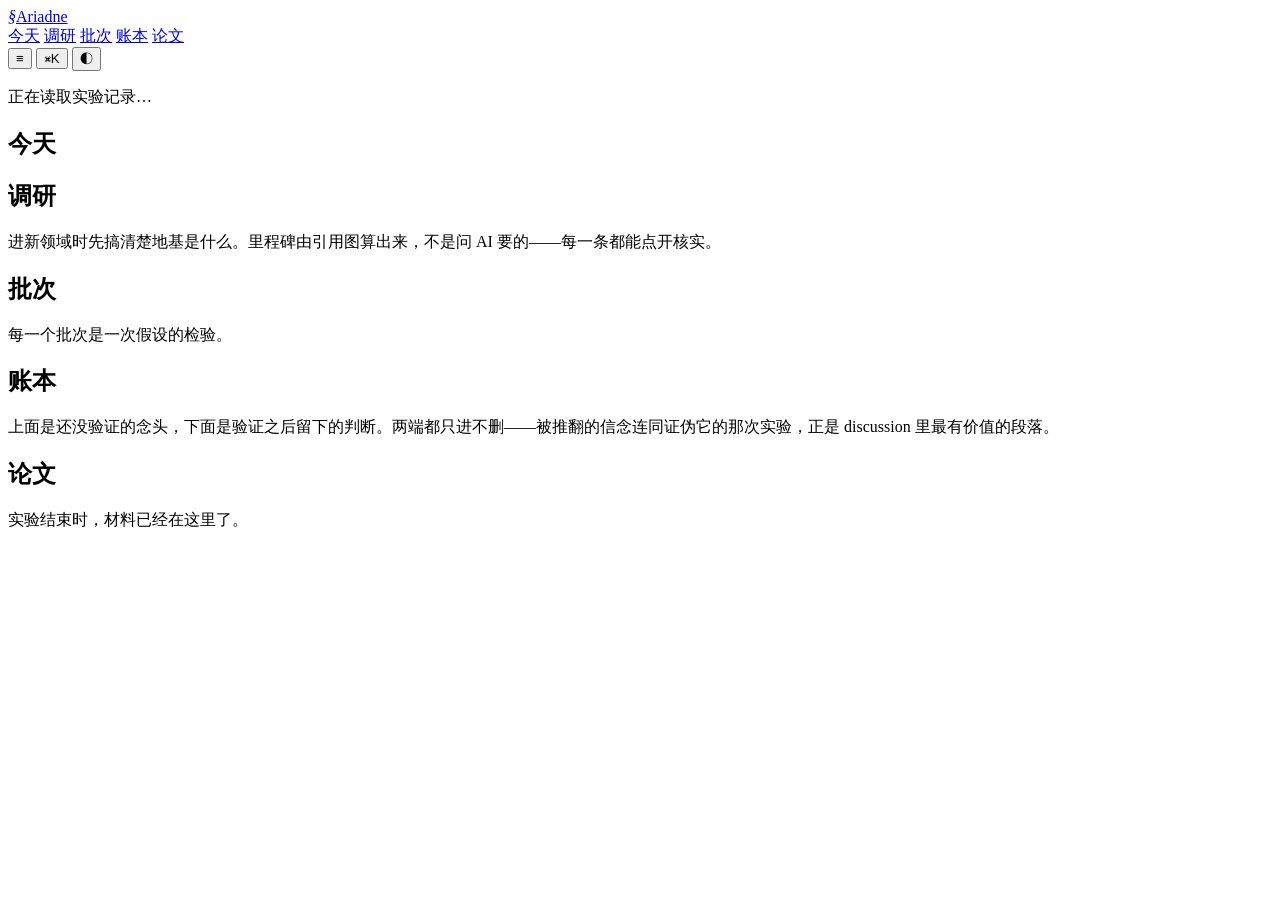
==== commit 87b139e9: "feat(survey): 调研接进 GUI——管线从「进新领域」开始（v0.5 阶段 3-5） 导航加一项，正好是研究管线的顺序：今天 · 调研 · 批次 · 账本 · 论文。  调研页两栏之分不是" ====
--- a/src/ari/webui/index.html
+++ b/src/ari/webui/index.html
@@ -13,6 +13,7 @@
         <a class="brand" href="#/"><i aria-hidden="true">§</i>Ariadne</a>
         <nav class="tabs" id="tabs" aria-label="主导航">
           <a class="tab" href="#/" data-tab="today">今天<b class="quiet" id="n-todo" hidden>0</b></a>
+          <a class="tab" href="#/surveys" data-tab="surveys">调研<b class="quiet" id="n-surveys" hidden>0</b></a>
           <a class="tab" href="#/batches" data-tab="batches">批次<b class="quiet" id="n-batches" hidden>0</b></a>
           <a class="tab" href="#/ledger" data-tab="ledger">账本<b class="quiet" id="n-ledger" hidden>0</b></a>
           <a class="tab" href="#/paper" data-tab="paper">论文<b class="quiet" id="n-paper" hidden>0</b></a>
@@ -35,6 +36,14 @@
         <p class="page-sub" id="today-sub"></p>
         <div id="today-body"></div>
       </section>
+
+      <section id="view-surveys" class="view">
+        <h1 class="page">调研</h1>
+        <p class="page-sub">进新领域时先搞清楚地基是什么。里程碑由引用图算出来，不是问 AI 要的——每一条都能点开核实。</p>
+        <div id="surveys-body"></div>
+      </section>
+
+      <section id="view-survey" class="view"><div id="survey-body"></div></section>
 
       <section id="view-batches" class="view">
         <h1 class="page">批次</h1>
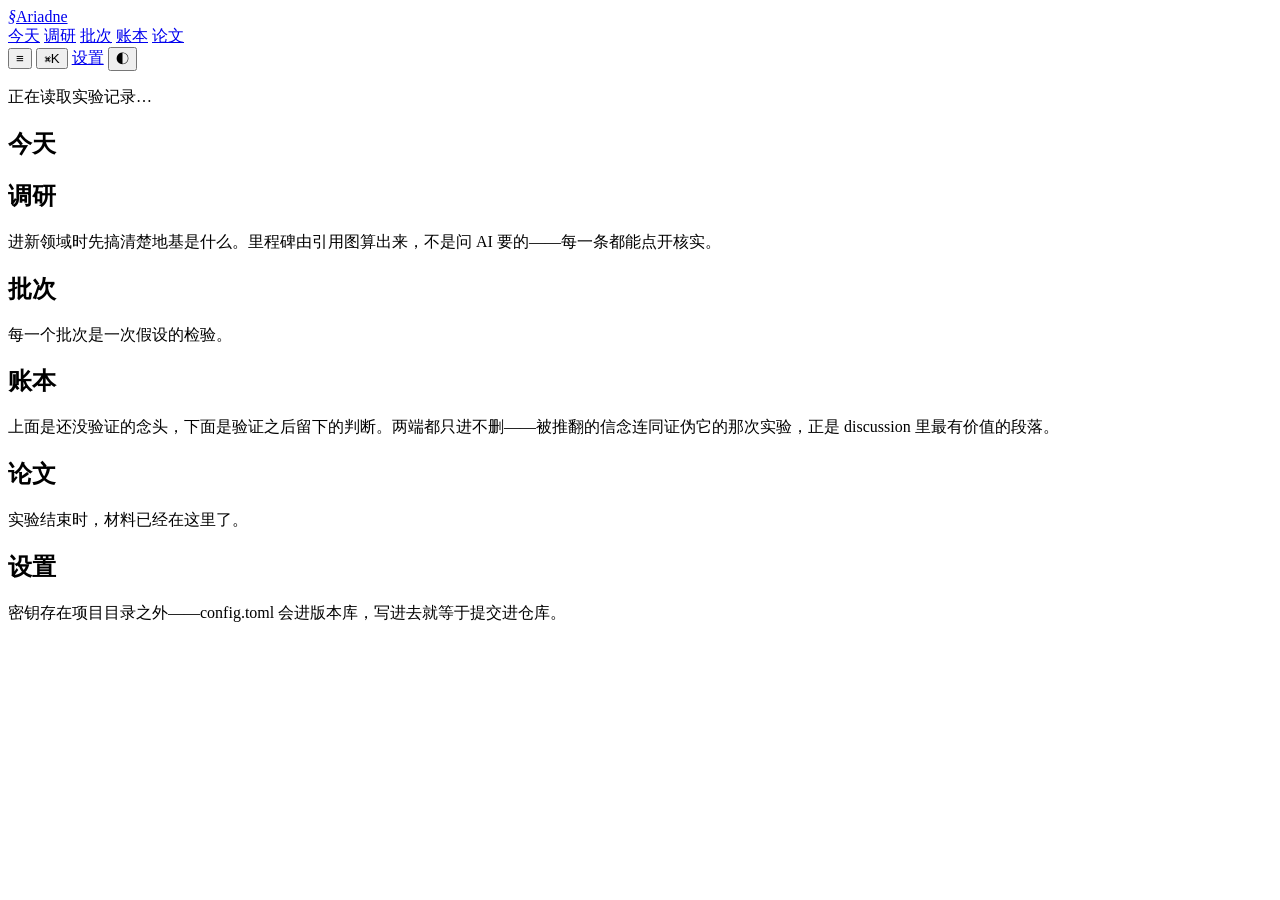
==== commit 245ce58a: "feat(gui): App 内设置 API key，密钥存在项目目录之外 config.toml 与 runs.jsonl 都会进 git——把 key 写进去就等于把它提交进仓库。 所以存在应用数" ====
--- a/src/ari/webui/index.html
+++ b/src/ari/webui/index.html
@@ -21,6 +21,7 @@
         <div class="top-acts">
           <button class="icon menu-btn" id="menu" aria-label="打开导航">≡</button>
           <button class="icon" id="open-palette" aria-label="搜索或跳转">⌘K</button>
+          <a class="icon" href="#/settings" id="settings-link" aria-label="设置">设置</a>
           <button class="icon" id="theme" aria-label="切换深浅色">◐</button>
           <button class="icon" id="switch-project" hidden>⇄</button>
         </div>
@@ -68,6 +69,12 @@
       </section>
 
       <section id="view-draft" class="view"><div id="draft-body"></div></section>
+
+      <section id="view-settings" class="view">
+        <h1 class="page">设置</h1>
+        <p class="page-sub">密钥存在项目目录之外——config.toml 会进版本库，写进去就等于提交进仓库。</p>
+        <div id="settings-body"></div>
+      </section>
     </main>
 
     <div id="toast" class="toast" role="status" aria-live="polite"></div>
